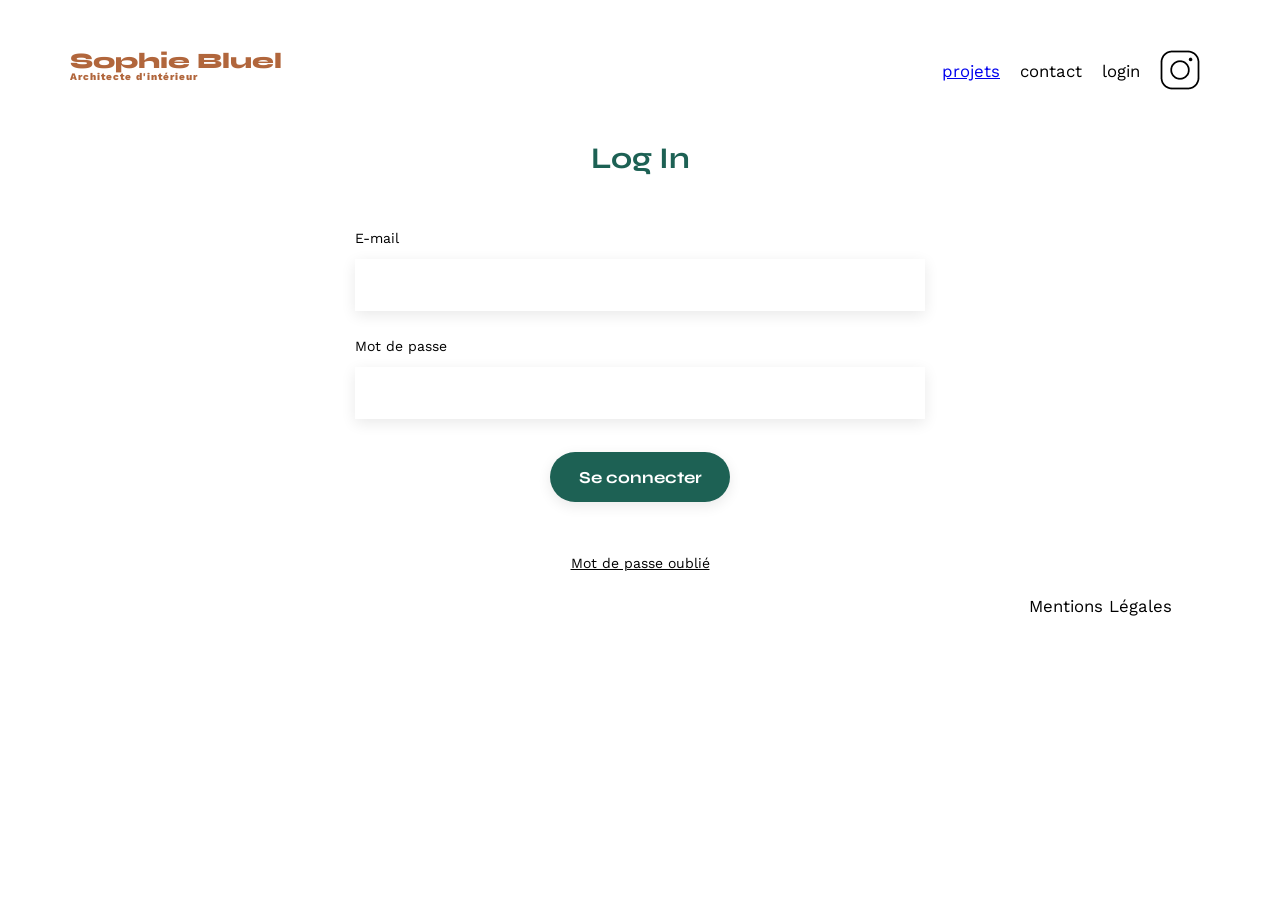
==== FrontEnd/login.html @ 146bf3fd "Correction emplacement login.html" ====
<!DOCTYPE html>
<html lang="fr">

<head>
	<meta charset="UTF-8">
	<title>Login - Sophie Bluel</title>

	<meta name="viewport" content="width=device-width, initial-scale=1.0">

	<link rel="preconnect" href="https://fonts.googleapis.com">
	<link rel="preconnect" href="https://fonts.gstatic.com" crossorigin>

	<link href="https://fonts.googleapis.com/css2?family=Syne:wght@700;800&family=Work+Sans&display=swap" rel="stylesheet">

	<link rel="stylesheet" href="./assets/style.css">
</head>

<body>

<header>
	<h1>
		Sophie Bluel
		<span>Architecte d'intérieur</span>
	</h1>

	<nav>
		<ul>
			<li><a href="index.html">projets</a></li>
			<li>contact</li>
			<li>login</li>

			<li>
				<img src="./assets/icons/instagram.png" alt="Instagram">
			</li>
		</ul>
	</nav>
</header>

<main>

	<section id="login">

		<h2>Log In</h2>

		<form>

			<label for="email">E-mail</label>
			<input type="email" id="email">

			<label for="password">Mot de passe</label>
			<input type="password" id="password">

			<input type="submit" value="Se connecter">

		</form>

		<p>Mot de passe oublié</p>

	</section>

</main>

<footer>
	<nav>
		<ul>
			<li>Mentions Légales</li>
		</ul>
	</nav>
</footer>

</body>
</html>
---- FrontEnd/assets/style.css ----
/* http://meyerweb.com/eric/tools/css/reset/
   v2.0 | 20110126
   License: none (public domain)
*/

html, body, div, span, applet, object, iframe,
h1, h2, h3, h4, h5, h6, p, blockquote, pre,
a, abbr, acronym, address, big, cite, code,
del, dfn, em, img, ins, kbd, q, s, samp,
small, strike, strong, sub, sup, tt, var,
b, u, i, center,
dl, dt, dd, ol, ul, li,
fieldset, form, label, legend,
table, caption, tbody, tfoot, thead, tr, th, td,
article, aside, canvas, details, embed,
figure, figcaption, footer, header, hgroup,
menu, nav, output, ruby, section, summary,
time, mark, audio, video {
	margin: 0;
	padding: 0;
	border: 0;
	font-size: 100%;
	font: inherit;
	vertical-align: baseline;
}
/* HTML5 display-role reset for older browsers */
article, aside, details, figcaption, figure,
footer, header, hgroup, menu, nav, section {
	display: block;
}
body {
	line-height: 1;
}
ol, ul {
	list-style: none;
}
blockquote, q {
	quotes: none;
}
blockquote:before, blockquote:after,
q:before, q:after {
	content: '';
	content: none;
}
table {
	border-collapse: collapse;
	border-spacing: 0;
}
/** end reset css**/
body {
	max-width: 1140px;
	margin:auto;
	font-family: 'Work Sans' ;
	font-size: 14px;
}
header {
	display: flex;
	justify-content: space-between;
	margin: 50px 0
}
section {
	margin: 50px 0
}

h1{
	display: flex;
	flex-direction: column;
	font-family: 'Syne';
	font-size: 22px;
	font-weight: 800;
	color: #B1663C
}

h1 > span {
	font-family: 'Work Sans';
	font-size:10px;
	letter-spacing: 0.1em;
;
}

h2{
	font-family: 'Syne';
	font-weight: 700;
	font-size: 30px;
	color: #1D6154
}
nav ul {
	display: flex;
	align-items: center;
	list-style-type: none;

}
nav li {
	padding: 0 10px;
	font-size: 1.2em;
}

li:hover {
	color: #B1663C;
}
#introduction {
	display: flex;
	align-items: center;
}
#introduction figure {
	flex: 1
}
#introduction img {
	display: block;
	margin: auto;
	width: 80%;
}

#introduction article {
	flex: 1
}
#introduction h2 {
	margin-bottom: 1em;
}

#introduction p {
	margin-bottom: 0.5em;
}
#portfolio h2 {
	text-align: center;
	margin-bottom: 1em;
}
.gallery {
	width: 100%;
	display: grid;
	grid-template-columns: 1fr 1fr 1fr;
	grid-column-gap: 20px;
	grid-row-gap: 20px;
}

.gallery img {
	width: 100%;

}
#contact {
	width: 50%;
margin: auto;
}
#contact > * {
	text-align: center;

}
#contact h2{
	margin-bottom: 20px;
}
#contact form {
	text-align: left;
	margin-top:30px;
	display: flex;
	flex-direction: column;
}

#contact input {
	height: 50px;
	font-size: 1.2em;
	border: none;
	box-shadow: 0px 4px 14px rgba(0, 0, 0, 0.09);
}
#contact label {
	margin: 2em 0 1em 0;
}
#contact textarea {
	border: none;
	box-shadow: 0px 4px 14px rgba(0, 0, 0, 0.09);
}

input[type="submit"]{
	font-family: 'Syne';
	font-weight: 700;
	color: white;
	background-color: #1D6154;
	margin : 2em auto ;
	width: 180px;
	text-align: center;
	border-radius: 60px ;
}

footer nav ul {
	display: flex;
	justify-content: flex-end;
	margin: 2em
}
#filters {
	display: flex;
	justify-content: center;
	gap: 10px;
	margin-bottom: 30px;
	flex-wrap: wrap;
}

#filters button {
	padding: 8px 16px;
	border: 1px solid black;
	background: white;
	border-radius: 20px;
	cursor: pointer;
	font-family: Work Sans;
	transition: 0.2s;
}

#filters button:hover {
	background: black;
	color: white;
}

#filters button.active {
	background: black;
	color: white;
}

.gallery {
	display: grid;
	grid-template-columns: repeat(3, 1fr);
	gap: 20px;
}

.gallery img {
	width: 100%;
	height: auto;
	display: block;
}
/* LOGIN */

#login {
	width: 50%;
	margin: auto;
}

#login h2 {
	text-align: center;
	margin-bottom: 30px;
}

#login form {
	display: flex;
	flex-direction: column;
}

#login label {
	margin: 2em 0 1em 0;
}

#login input {
	height: 50px;
	font-size: 1.2em;
	border: none;
	box-shadow: 0px 4px 14px rgba(0, 0, 0, 0.09);
}

#login input[type="submit"] {
	font-family: 'Syne';
	font-weight: 700;
	color: white;
	background-color: #1D6154;
	margin: 2em auto;
	width: 180px;
	text-align: center;
	border-radius: 60px;
	cursor: pointer;
}

#login p {
	text-align: center;
	text-decoration: underline;
	margin-top: 20px;
}
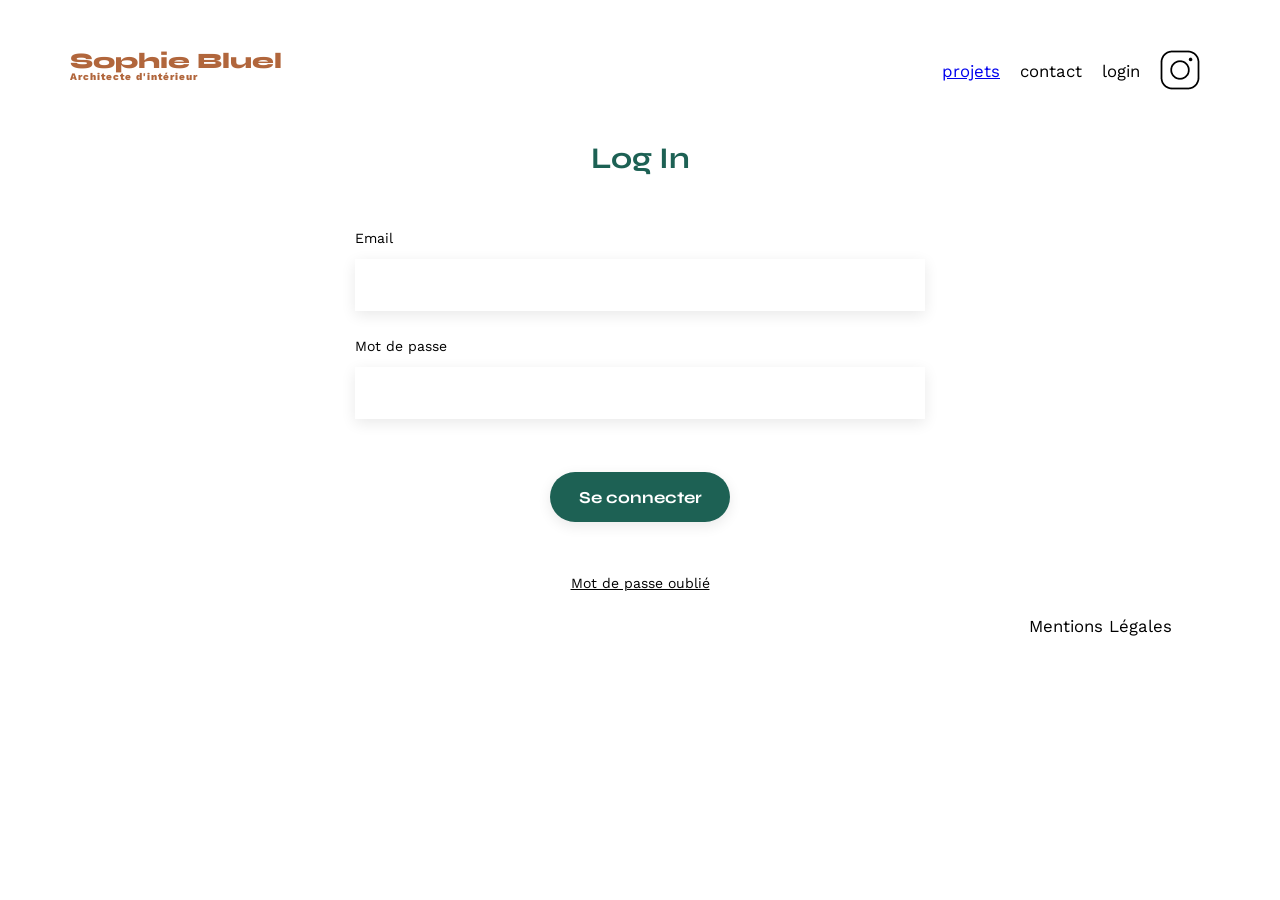
==== commit e064c6d1: "Connexion utilisateur fonctionnelle" ====
--- a/FrontEnd/login.html
+++ b/FrontEnd/login.html
@@ -42,13 +42,15 @@
 
 		<h2>Log In</h2>
 
-		<form>
+		<form id="login-form">
 
-			<label for="email">E-mail</label>
-			<input type="email" id="email">
+			<label for="email">Email</label>
+			<input type="email" name="email" id="email">
 
 			<label for="password">Mot de passe</label>
-			<input type="password" id="password">
+			<input type="password" name="password" id="password">
+
+			<p id="error-message"></p>
 
 			<input type="submit" value="Se connecter">
 
@@ -68,5 +70,7 @@
 	</nav>
 </footer>
 
+<script src="./assets/js/login.js"></script>
+
 </body>
 </html>
--- a/FrontEnd/assets/style.css
+++ b/FrontEnd/assets/style.css
@@ -268,4 +268,8 @@
 	text-align: center;
 	text-decoration: underline;
 	margin-top: 20px;
+}#error-message {
+    color: red;
+    text-align: center;
+    margin-top: 20px;
 }
